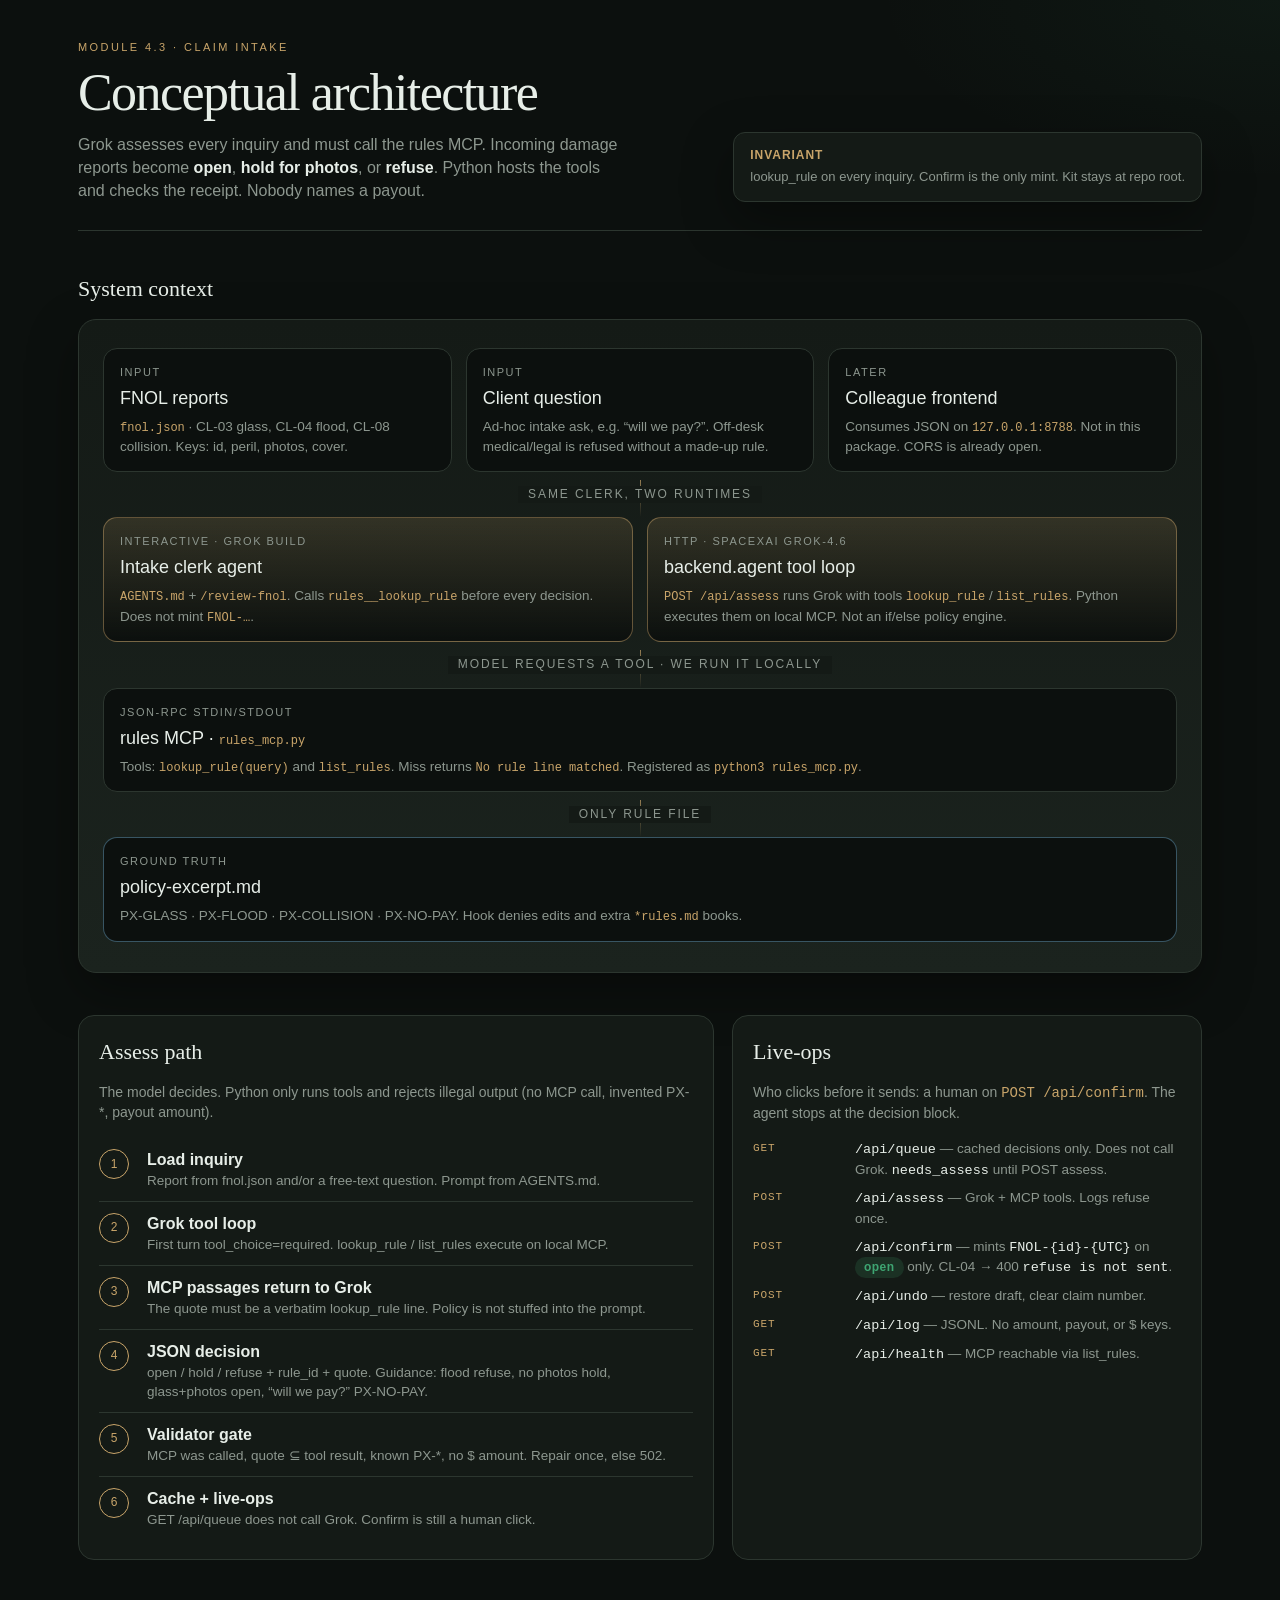
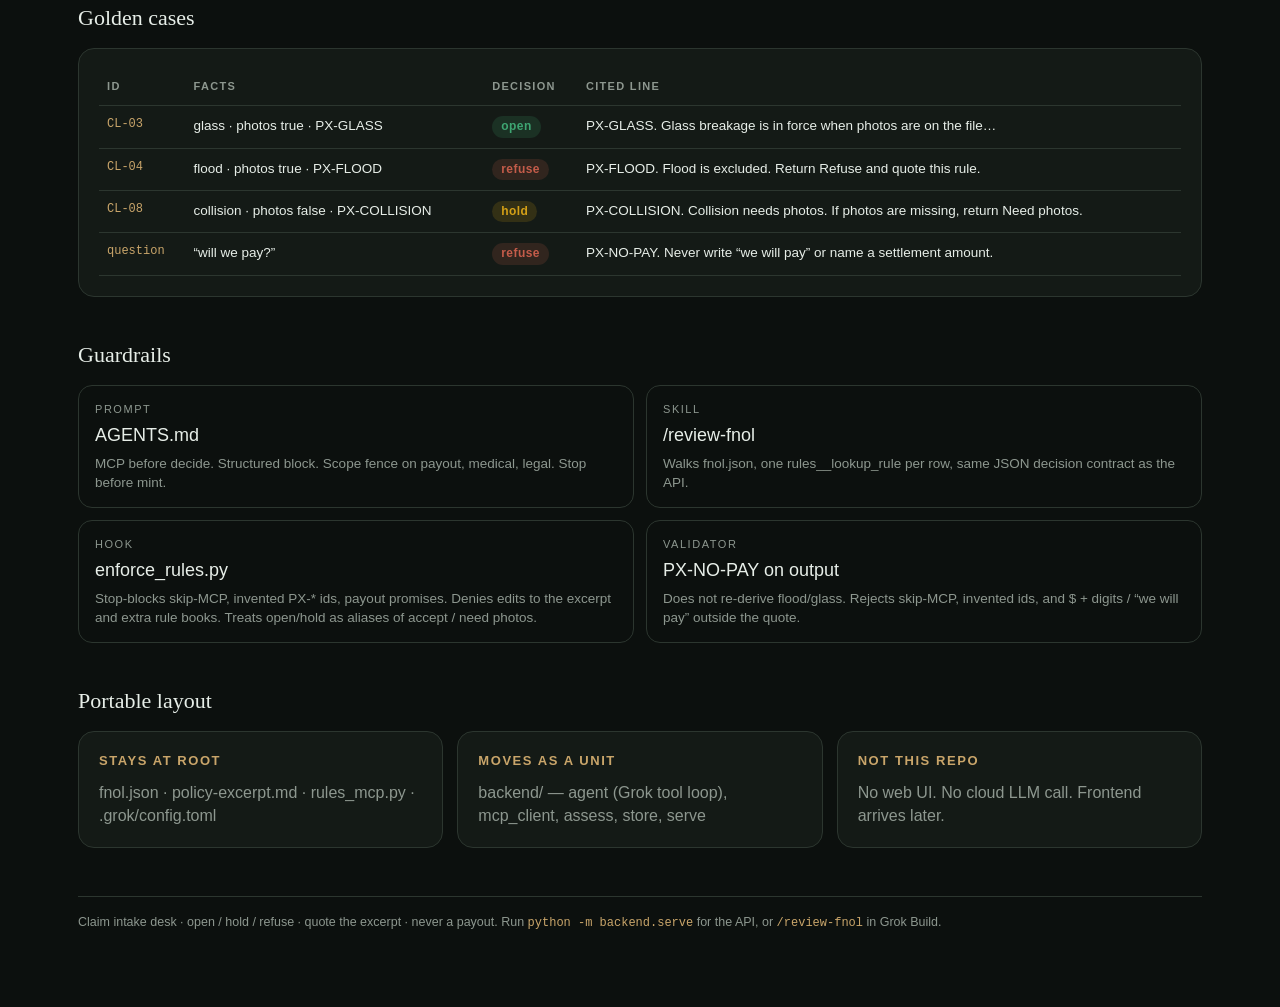
==== architecture.html @ a28f7389 "backend" ====
<!DOCTYPE html>
<html lang="en">
<head>
  <meta charset="utf-8" />
  <meta name="viewport" content="width=device-width, initial-scale=1" />
  <title>Claim intake — conceptual architecture</title>
  <style>
    :root {
      --ink: #0c100e;
      --paper: #141a16;
      --paper-2: #1b231e;
      --line: #2c362f;
      --text: #e7eee8;
      --muted: #8d978f;
      --brass: #c9a56a;
      --brass-dim: rgba(201, 165, 106, 0.16);
      --open: #3ea572;
      --hold: #d4a017;
      --refuse: #c45c4a;
      --rule: #6ea8c9;
      --shadow: 0 18px 50px rgba(0, 0, 0, 0.35);
    }

    * { box-sizing: border-box; }
    html, body { margin: 0; }
    body {
      font-family: "Segoe UI", "Helvetica Neue", sans-serif;
      background:
        radial-gradient(1200px 500px at 10% -10%, rgba(201, 165, 106, 0.08), transparent 50%),
        radial-gradient(900px 400px at 100% 0%, rgba(62, 165, 114, 0.06), transparent 45%),
        var(--ink);
      color: var(--text);
      line-height: 1.45;
    }

    .wrap { max-width: 1180px; margin: 0 auto; padding: 40px 28px 80px; }

    header.hero {
      display: grid;
      grid-template-columns: 1fr auto;
      gap: 24px;
      align-items: end;
      border-bottom: 1px solid var(--line);
      padding-bottom: 28px;
      margin-bottom: 36px;
    }
    .kicker {
      font-size: 11px;
      letter-spacing: 0.22em;
      text-transform: uppercase;
      color: var(--brass);
      margin: 0 0 10px;
    }
    h1 {
      font-family: Georgia, "Times New Roman", serif;
      font-weight: 500;
      font-size: clamp(32px, 5vw, 52px);
      letter-spacing: -0.03em;
      line-height: 1.05;
      margin: 0 0 12px;
    }
    .lede { color: var(--muted); max-width: 62ch; margin: 0; font-size: 16px; }
    .badge {
      border: 1px solid var(--line);
      background: var(--paper);
      padding: 14px 16px;
      border-radius: 12px;
      min-width: 220px;
      box-shadow: var(--shadow);
    }
    .badge b { display: block; color: var(--brass); font-size: 12px; letter-spacing: 0.08em; text-transform: uppercase; }
    .badge span { color: var(--muted); font-size: 13px; }

    h2 {
      font-family: Georgia, "Times New Roman", serif;
      font-size: 22px;
      font-weight: 500;
      margin: 0 0 14px;
    }
    h3 { font-size: 13px; letter-spacing: 0.12em; text-transform: uppercase; color: var(--brass); margin: 0 0 10px; }

    .section { margin: 42px 0; }

    .diagram {
      background: linear-gradient(180deg, var(--paper), var(--paper-2));
      border: 1px solid var(--line);
      border-radius: 18px;
      padding: 28px 24px 22px;
      box-shadow: var(--shadow);
    }

    .lane {
      display: grid;
      gap: 14px;
      margin-bottom: 8px;
    }
    .lane.clients { grid-template-columns: 1fr 1fr 1fr; }
    .lane.brains { grid-template-columns: 1fr 1fr; }
    .lane.core { grid-template-columns: 1fr; }
    .lane.rule { grid-template-columns: 1fr; }

    .card {
      background: var(--ink);
      border: 1px solid var(--line);
      border-radius: 14px;
      padding: 16px 16px 14px;
      position: relative;
    }
    .card.accent { border-color: rgba(201, 165, 106, 0.45); background: linear-gradient(180deg, var(--brass-dim), var(--ink)); }
    .card.rule { border-color: rgba(110, 168, 201, 0.45); }
    .card .who { font-size: 11px; letter-spacing: 0.14em; text-transform: uppercase; color: var(--muted); }
    .card .name { font-size: 18px; margin: 4px 0 6px; }
    .card p { margin: 0; color: var(--muted); font-size: 13.5px; }
    .card code, .mono { font-family: Consolas, "Cascadia Mono", monospace; font-size: 12px; color: var(--brass); }

    .arrow {
      display: flex;
      justify-content: center;
      color: var(--muted);
      font-size: 12px;
      letter-spacing: 0.16em;
      text-transform: uppercase;
      padding: 6px 0 14px;
      position: relative;
    }
    .arrow::before {
      content: "";
      position: absolute;
      top: 0;
      width: 1px;
      height: 100%;
      background: linear-gradient(var(--brass), transparent);
      opacity: 0.7;
    }
    .arrow span {
      background: var(--paper);
      padding: 0 10px;
      position: relative;
      z-index: 1;
    }

    .grid-2 { display: grid; grid-template-columns: 1.15fr 0.85fr; gap: 18px; }
    .grid-3 { display: grid; grid-template-columns: repeat(3, 1fr); gap: 14px; }
    .panel {
      background: var(--paper);
      border: 1px solid var(--line);
      border-radius: 16px;
      padding: 20px;
    }

    ol.flow {
      margin: 0;
      padding: 0;
      list-style: none;
      counter-reset: step;
    }
    ol.flow li {
      counter-increment: step;
      display: grid;
      grid-template-columns: 36px 1fr;
      gap: 12px;
      padding: 10px 0;
      border-bottom: 1px solid var(--line);
    }
    ol.flow li:last-child { border-bottom: 0; }
    ol.flow li::before {
      content: counter(step);
      width: 28px; height: 28px;
      border-radius: 50%;
      border: 1px solid var(--brass);
      color: var(--brass);
      display: flex; align-items: center; justify-content: center;
      font-size: 12px;
      margin-top: 1px;
    }
    ol.flow strong { color: var(--text); }
    ol.flow span { color: var(--muted); font-size: 13.5px; display: block; }

    table {
      width: 100%;
      border-collapse: collapse;
      font-size: 13.5px;
    }
    th, td { text-align: left; padding: 10px 8px; border-bottom: 1px solid var(--line); vertical-align: top; }
    th { color: var(--muted); font-weight: 600; font-size: 11px; letter-spacing: 0.12em; text-transform: uppercase; }
    .pill {
      display: inline-block;
      border-radius: 999px;
      padding: 2px 9px;
      font-size: 12px;
      font-weight: 600;
      letter-spacing: 0.04em;
    }
    .open { background: rgba(62, 165, 114, 0.16); color: var(--open); }
    .hold { background: rgba(212, 160, 23, 0.16); color: var(--hold); }
    .refuse { background: rgba(196, 92, 74, 0.16); color: var(--refuse); }

    .api {
      display: grid;
      grid-template-columns: 88px 1fr;
      gap: 8px 14px;
      font-size: 13.5px;
    }
    .verb {
      font-family: Consolas, "Cascadia Mono", monospace;
      font-size: 11px;
      letter-spacing: 0.08em;
      color: var(--brass);
      padding-top: 2px;
    }
    .api p { margin: 0; color: var(--muted); }
    .api code { color: var(--text); }

    .guard {
      display: grid;
      grid-template-columns: 1fr 1fr;
      gap: 12px;
    }
    .guard .card { min-height: 108px; }

    footer {
      margin-top: 48px;
      color: var(--muted);
      font-size: 12.5px;
      border-top: 1px solid var(--line);
      padding-top: 16px;
    }

    @media (max-width: 860px) {
      header.hero, .lane.clients, .lane.brains, .grid-2, .grid-3, .guard {
        grid-template-columns: 1fr;
      }
      .badge { min-width: 0; }
    }
  </style>
</head>
<body>
  <div class="wrap">
    <header class="hero">
      <div>
        <p class="kicker">Module 4.3 · claim intake</p>
        <h1>Conceptual architecture</h1>
        <p class="lede">Grok assesses every inquiry and must call the rules MCP. Incoming damage reports become <b style="color:var(--text); font-weight:600">open</b>, <b style="color:var(--text); font-weight:600">hold for photos</b>, or <b style="color:var(--text); font-weight:600">refuse</b>. Python hosts the tools and checks the receipt. Nobody names a payout.</p>
      </div>
      <div class="badge">
        <b>Invariant</b>
        <span>lookup_rule on every inquiry. Confirm is the only mint. Kit stays at repo root.</span>
      </div>
    </header>

    <section class="section">
      <h2>System context</h2>
      <div class="diagram">
        <div class="lane clients">
          <article class="card">
            <div class="who">Input</div>
            <div class="name">FNOL reports</div>
            <p><code>fnol.json</code> · CL-03 glass, CL-04 flood, CL-08 collision. Keys: id, peril, photos, cover.</p>
          </article>
          <article class="card">
            <div class="who">Input</div>
            <div class="name">Client question</div>
            <p>Ad-hoc intake ask, e.g. “will we pay?”. Off-desk medical/legal is refused without a made-up rule.</p>
          </article>
          <article class="card">
            <div class="who">Later</div>
            <div class="name">Colleague frontend</div>
            <p>Consumes JSON on <code>127.0.0.1:8788</code>. Not in this package. CORS is already open.</p>
          </article>
        </div>
        <div class="arrow"><span>same clerk, two runtimes</span></div>
        <div class="lane brains">
          <article class="card accent">
            <div class="who">Interactive · Grok Build</div>
            <div class="name">Intake clerk agent</div>
            <p><code>AGENTS.md</code> + <code>/review-fnol</code>. Calls <code>rules__lookup_rule</code> before every decision. Does not mint <code>FNOL-…</code>.</p>
          </article>
          <article class="card accent">
            <div class="who">HTTP · SpaceXAI grok-4.6</div>
            <div class="name">backend.agent tool loop</div>
            <p><code>POST /api/assess</code> runs Grok with tools <code>lookup_rule</code> / <code>list_rules</code>. Python executes them on local MCP. Not an if/else policy engine.</p>
          </article>
        </div>
        <div class="arrow"><span>model requests a tool · we run it locally</span></div>
        <div class="lane core">
          <article class="card">
            <div class="who">JSON-RPC stdin/stdout</div>
            <div class="name">rules MCP · <span class="mono">rules_mcp.py</span></div>
            <p>Tools: <code>lookup_rule(query)</code> and <code>list_rules</code>. Miss returns <code>No rule line matched</code>. Registered as <code>python3 rules_mcp.py</code>.</p>
          </article>
        </div>
        <div class="arrow"><span>only rule file</span></div>
        <div class="lane rule">
          <article class="card rule">
            <div class="who">Ground truth</div>
            <div class="name">policy-excerpt.md</div>
            <p>PX-GLASS · PX-FLOOD · PX-COLLISION · PX-NO-PAY. Hook denies edits and extra <code>*rules.md</code> books.</p>
          </article>
        </div>
      </div>
    </section>

    <section class="section grid-2">
      <div class="panel">
        <h2>Assess path</h2>
        <p style="color:var(--muted); margin:0 0 16px; font-size:14px;">The model decides. Python only runs tools and rejects illegal output (no MCP call, invented PX-*, payout amount).</p>
        <ol class="flow">
          <li><div><strong>Load inquiry</strong><span>Report from fnol.json and/or a free-text question. Prompt from AGENTS.md.</span></div></li>
          <li><div><strong>Grok tool loop</strong><span>First turn tool_choice=required. lookup_rule / list_rules execute on local MCP.</span></div></li>
          <li><div><strong>MCP passages return to Grok</strong><span>The quote must be a verbatim lookup_rule line. Policy is not stuffed into the prompt.</span></div></li>
          <li><div><strong>JSON decision</strong><span>open / hold / refuse + rule_id + quote. Guidance: flood refuse, no photos hold, glass+photos open, “will we pay?” PX-NO-PAY.</span></div></li>
          <li><div><strong>Validator gate</strong><span>MCP was called, quote ⊆ tool result, known PX-*, no $ amount. Repair once, else 502.</span></div></li>
          <li><div><strong>Cache + live-ops</strong><span>GET /api/queue does not call Grok. Confirm is still a human click.</span></div></li>
        </ol>
      </div>
      <div class="panel">
        <h2>Live-ops</h2>
        <p style="color:var(--muted); margin:0 0 16px; font-size:14px;">Who clicks before it sends: a human on <code style="color:var(--brass)">POST /api/confirm</code>. The agent stops at the decision block.</p>
        <div class="api">
          <div class="verb">GET</div><p><code>/api/queue</code> — cached decisions only. Does not call Grok. <code>needs_assess</code> until POST assess.</p>
          <div class="verb">POST</div><p><code>/api/assess</code> — Grok + MCP tools. Logs refuse once.</p>
          <div class="verb">POST</div><p><code>/api/confirm</code> — mints <code>FNOL-{id}-{UTC}</code> on <span class="pill open">open</span> only. CL-04 → 400 <code>refuse is not sent</code>.</p>
          <div class="verb">POST</div><p><code>/api/undo</code> — restore draft, clear claim number.</p>
          <div class="verb">GET</div><p><code>/api/log</code> — JSONL. No amount, payout, or $ keys.</p>
          <div class="verb">GET</div><p><code>/api/health</code> — MCP reachable via list_rules.</p>
        </div>
      </div>
    </section>

    <section class="section">
      <h2>Golden cases</h2>
      <div class="panel">
        <table>
          <thead>
            <tr><th>Id</th><th>Facts</th><th>Decision</th><th>Cited line</th></tr>
          </thead>
          <tbody>
            <tr>
              <td class="mono">CL-03</td>
              <td>glass · photos true · PX-GLASS</td>
              <td><span class="pill open">open</span></td>
              <td>PX-GLASS. Glass breakage is in force when photos are on the file…</td>
            </tr>
            <tr>
              <td class="mono">CL-04</td>
              <td>flood · photos true · PX-FLOOD</td>
              <td><span class="pill refuse">refuse</span></td>
              <td>PX-FLOOD. Flood is excluded. Return Refuse and quote this rule.</td>
            </tr>
            <tr>
              <td class="mono">CL-08</td>
              <td>collision · photos false · PX-COLLISION</td>
              <td><span class="pill hold">hold</span></td>
              <td>PX-COLLISION. Collision needs photos. If photos are missing, return Need photos.</td>
            </tr>
            <tr>
              <td class="mono">question</td>
              <td>“will we pay?”</td>
              <td><span class="pill refuse">refuse</span></td>
              <td>PX-NO-PAY. Never write “we will pay” or name a settlement amount.</td>
            </tr>
          </tbody>
        </table>
      </div>
    </section>

    <section class="section">
      <h2>Guardrails</h2>
      <div class="guard">
        <article class="card">
          <div class="who">Prompt</div>
          <div class="name">AGENTS.md</div>
          <p>MCP before decide. Structured block. Scope fence on payout, medical, legal. Stop before mint.</p>
        </article>
        <article class="card">
          <div class="who">Skill</div>
          <div class="name">/review-fnol</div>
          <p>Walks fnol.json, one rules__lookup_rule per row, same JSON decision contract as the API.</p>
        </article>
        <article class="card">
          <div class="who">Hook</div>
          <div class="name">enforce_rules.py</div>
          <p>Stop-blocks skip-MCP, invented PX-* ids, payout promises. Denies edits to the excerpt and extra rule books. Treats open/hold as aliases of accept / need photos.</p>
        </article>
        <article class="card">
          <div class="who">Validator</div>
          <div class="name">PX-NO-PAY on output</div>
          <p>Does not re-derive flood/glass. Rejects skip-MCP, invented ids, and $ + digits / “we will pay” outside the quote.</p>
        </article>
      </div>
    </section>

    <section class="section">
      <h2>Portable layout</h2>
      <div class="grid-3">
        <article class="panel">
          <h3>Stays at root</h3>
          <p class="lede" style="max-width:none">fnol.json · policy-excerpt.md · rules_mcp.py · .grok/config.toml</p>
        </article>
        <article class="panel">
          <h3>Moves as a unit</h3>
          <p class="lede" style="max-width:none">backend/ — agent (Grok tool loop), mcp_client, assess, store, serve</p>
        </article>
        <article class="panel">
          <h3>Not this repo</h3>
          <p class="lede" style="max-width:none">No web UI. No cloud LLM call. Frontend arrives later.</p>
        </article>
      </div>
    </section>

    <footer>
      Claim intake desk · open / hold / refuse · quote the excerpt · never a payout.
      Run <span class="mono">python -m backend.serve</span> for the API, or <span class="mono">/review-fnol</span> in Grok Build.
    </footer>
  </div>
</body>
</html>
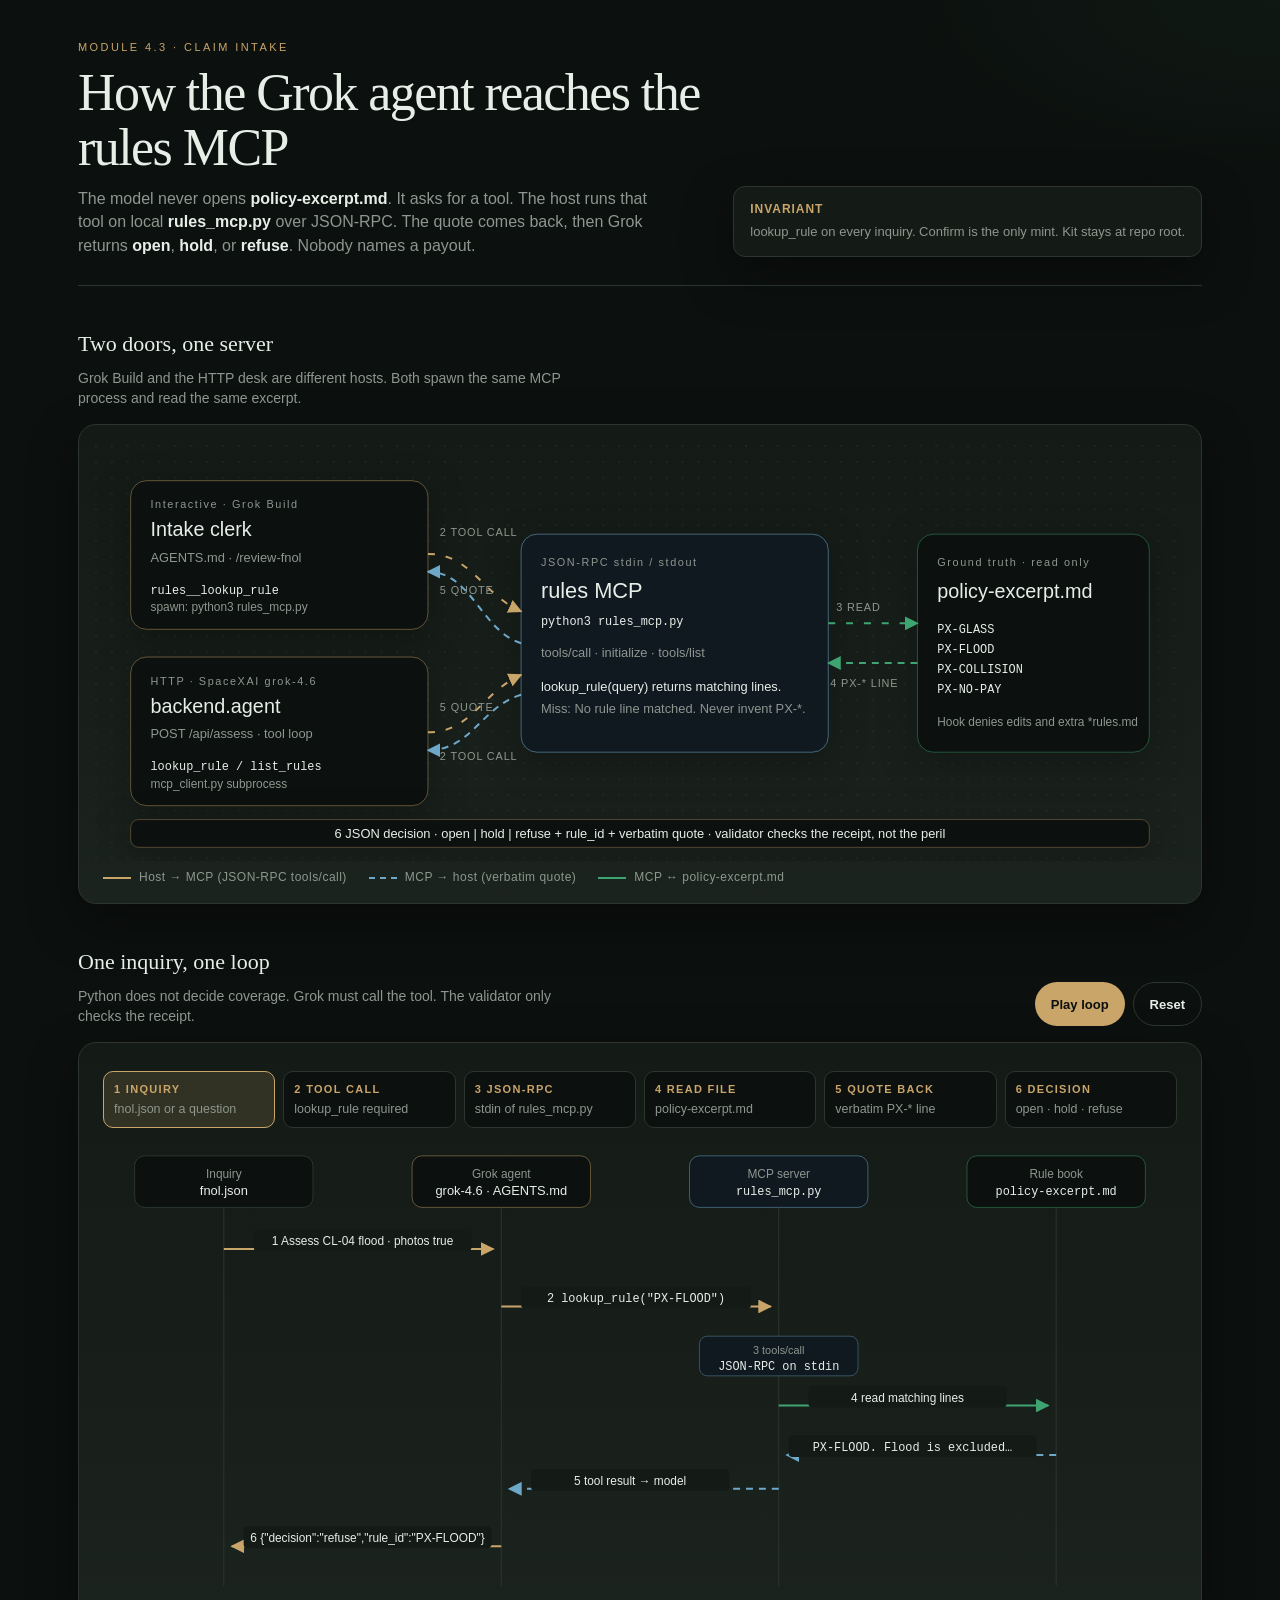
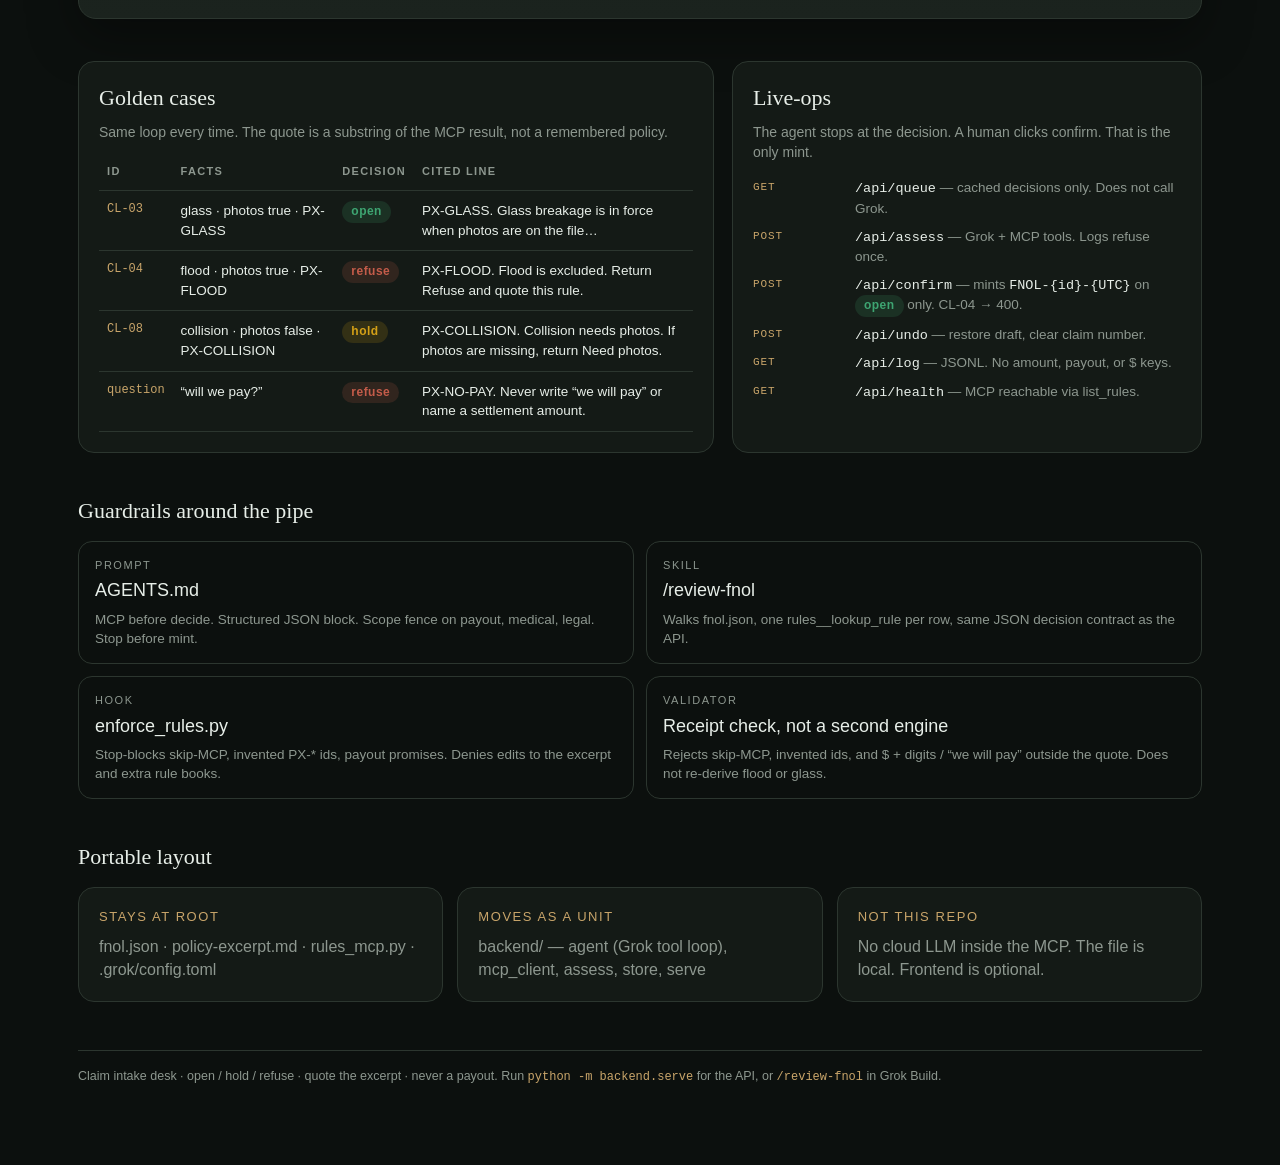
==== commit 11af7abc: "FE and BE tied" ====
--- a/architecture.html
+++ b/architecture.html
@@ -3,7 +3,7 @@
 <head>
   <meta charset="utf-8" />
   <meta name="viewport" content="width=device-width, initial-scale=1" />
-  <title>Claim intake — conceptual architecture</title>
+  <title>Claim intake — how Grok talks to the rules MCP</title>
   <style>
     :root {
       --ink: #0c100e;
@@ -18,7 +18,14 @@
       --hold: #d4a017;
       --refuse: #c45c4a;
       --rule: #6ea8c9;
+      --rule-dim: rgba(110, 168, 201, 0.16);
       --shadow: 0 18px 50px rgba(0, 0, 0, 0.35);
+      --focus: #c9a56a;
+      --motion: 180ms ease;
+    }
+
+    @media (prefers-reduced-motion: reduce) {
+      :root { --motion: 0ms; }
     }
 
     * { box-sizing: border-box; }
@@ -33,6 +40,17 @@
       line-height: 1.45;
     }
 
+    .skip {
+      position: absolute;
+      left: 12px;
+      top: -40px;
+      background: var(--brass);
+      color: var(--ink);
+      padding: 8px 12px;
+      z-index: 10;
+    }
+    .skip:focus { top: 12px; }
+
     .wrap { max-width: 1180px; margin: 0 auto; padding: 40px 28px 80px; }
 
     header.hero {
@@ -59,7 +77,8 @@
       line-height: 1.05;
       margin: 0 0 12px;
     }
-    .lede { color: var(--muted); max-width: 62ch; margin: 0; font-size: 16px; }
+    .lede { color: var(--muted); max-width: 64ch; margin: 0; font-size: 16px; }
+    .lede b { color: var(--text); font-weight: 600; }
     .badge {
       border: 1px solid var(--line);
       background: var(--paper);
@@ -75,68 +94,134 @@
       font-family: Georgia, "Times New Roman", serif;
       font-size: 22px;
       font-weight: 500;
-      margin: 0 0 14px;
-    }
-    h3 { font-size: 13px; letter-spacing: 0.12em; text-transform: uppercase; color: var(--brass); margin: 0 0 10px; }
-
+      margin: 0 0 8px;
+    }
     .section { margin: 42px 0; }
+    .section-head {
+      display: flex;
+      justify-content: space-between;
+      align-items: end;
+      gap: 16px;
+      margin-bottom: 16px;
+      flex-wrap: wrap;
+    }
+    .section-head p { margin: 0; color: var(--muted); font-size: 14px; max-width: 62ch; }
 
     .diagram {
-      background: linear-gradient(180deg, var(--paper), var(--paper-2));
+      background:
+        linear-gradient(180deg, var(--paper), var(--paper-2));
       border: 1px solid var(--line);
       border-radius: 18px;
-      padding: 28px 24px 22px;
+      padding: 20px 16px 12px;
       box-shadow: var(--shadow);
     }
-
-    .lane {
-      display: grid;
-      gap: 14px;
-      margin-bottom: 8px;
-    }
-    .lane.clients { grid-template-columns: 1fr 1fr 1fr; }
-    .lane.brains { grid-template-columns: 1fr 1fr; }
-    .lane.core { grid-template-columns: 1fr; }
-    .lane.rule { grid-template-columns: 1fr; }
-
-    .card {
-      background: var(--ink);
-      border: 1px solid var(--line);
-      border-radius: 14px;
-      padding: 16px 16px 14px;
-      position: relative;
-    }
-    .card.accent { border-color: rgba(201, 165, 106, 0.45); background: linear-gradient(180deg, var(--brass-dim), var(--ink)); }
-    .card.rule { border-color: rgba(110, 168, 201, 0.45); }
-    .card .who { font-size: 11px; letter-spacing: 0.14em; text-transform: uppercase; color: var(--muted); }
-    .card .name { font-size: 18px; margin: 4px 0 6px; }
-    .card p { margin: 0; color: var(--muted); font-size: 13.5px; }
-    .card code, .mono { font-family: Consolas, "Cascadia Mono", monospace; font-size: 12px; color: var(--brass); }
-
-    .arrow {
+    .diagram-scroll { overflow-x: auto; }
+
+    .legend {
       display: flex;
-      justify-content: center;
+      flex-wrap: wrap;
+      gap: 14px 22px;
+      padding: 8px 8px 4px;
       color: var(--muted);
       font-size: 12px;
-      letter-spacing: 0.16em;
+      letter-spacing: 0.04em;
+    }
+    .legend i {
+      display: inline-block;
+      width: 28px;
+      height: 0;
+      border-top: 2px solid var(--brass);
+      vertical-align: middle;
+      margin-right: 8px;
+    }
+    .legend i.back { border-top-style: dashed; border-top-color: var(--rule); }
+    .legend i.file { border-top-color: var(--open); }
+
+    svg.arch, svg.seq { display: block; width: 100%; height: auto; min-width: 860px; }
+    svg text { fill: var(--text); font-family: "Segoe UI", "Helvetica Neue", sans-serif; }
+    svg .muted { fill: var(--muted); }
+    svg .mono { font-family: Consolas, "Cascadia Mono", monospace; }
+
+    .node { filter: drop-shadow(0 10px 18px rgba(0, 0, 0, 0.28)); }
+    .node.is-on .plate { stroke: var(--brass); stroke-width: 2; }
+    .pipe { fill: none; stroke-width: 2; }
+    .pipe.req { stroke: var(--brass); }
+    .pipe.res { stroke: var(--rule); stroke-dasharray: 7 6; }
+    .pipe.file { stroke: var(--open); }
+    .pipe.is-on { stroke-width: 3.2; }
+    .lbl { font-size: 11px; letter-spacing: 0.08em; text-transform: uppercase; fill: var(--muted); }
+    .lbl.is-on { fill: var(--brass); }
+    svg.seq.focus-mode g[data-hop] { opacity: 0.28; }
+    svg.seq.focus-mode g[data-hop].is-on { opacity: 1; }
+
+    .march { stroke-dasharray: 7 11; }
+    @media (prefers-reduced-motion: no-preference) {
+      .march { animation: march 1.4s linear infinite; }
+      .march.res { animation-direction: reverse; }
+    }
+    @keyframes march { to { stroke-dashoffset: -36; } }
+
+    .steps {
+      display: grid;
+      grid-template-columns: repeat(6, 1fr);
+      gap: 8px;
+      padding: 8px 8px 12px;
+    }
+    .steps button {
+      appearance: none;
+      background: var(--ink);
+      color: var(--text);
+      border: 1px solid var(--line);
+      border-radius: 10px;
+      padding: 10px 10px 9px;
+      text-align: left;
+      cursor: pointer;
+      min-height: 44px;
+      font: inherit;
+    }
+    .steps button:hover { border-color: rgba(201, 165, 106, 0.45); }
+    .steps button:focus-visible {
+      outline: 2px solid var(--focus);
+      outline-offset: 2px;
+    }
+    .steps button.is-on {
+      border-color: var(--brass);
+      background: var(--brass-dim);
+    }
+    .steps b {
+      display: block;
+      font-size: 11px;
+      letter-spacing: 0.12em;
       text-transform: uppercase;
-      padding: 6px 0 14px;
-      position: relative;
-    }
-    .arrow::before {
-      content: "";
-      position: absolute;
-      top: 0;
-      width: 1px;
-      height: 100%;
-      background: linear-gradient(var(--brass), transparent);
-      opacity: 0.7;
-    }
-    .arrow span {
-      background: var(--paper);
-      padding: 0 10px;
-      position: relative;
-      z-index: 1;
+      color: var(--brass);
+      font-weight: 600;
+    }
+    .steps span { display: block; color: var(--muted); font-size: 12.5px; margin-top: 2px; }
+
+    .toolbar {
+      display: flex;
+      gap: 8px;
+      align-items: center;
+    }
+    .toolbar button {
+      appearance: none;
+      background: var(--brass);
+      color: var(--ink);
+      border: 0;
+      border-radius: 999px;
+      padding: 10px 16px;
+      font: 600 13px/1 "Segoe UI", sans-serif;
+      cursor: pointer;
+      min-height: 44px;
+    }
+    .toolbar button.ghost {
+      background: transparent;
+      color: var(--text);
+      border: 1px solid var(--line);
+    }
+    .toolbar button:focus-visible {
+      outline: 2px solid var(--focus);
+      outline-offset: 2px;
     }
 
     .grid-2 { display: grid; grid-template-columns: 1.15fr 0.85fr; gap: 18px; }
@@ -148,39 +233,7 @@
       padding: 20px;
     }
 
-    ol.flow {
-      margin: 0;
-      padding: 0;
-      list-style: none;
-      counter-reset: step;
-    }
-    ol.flow li {
-      counter-increment: step;
-      display: grid;
-      grid-template-columns: 36px 1fr;
-      gap: 12px;
-      padding: 10px 0;
-      border-bottom: 1px solid var(--line);
-    }
-    ol.flow li:last-child { border-bottom: 0; }
-    ol.flow li::before {
-      content: counter(step);
-      width: 28px; height: 28px;
-      border-radius: 50%;
-      border: 1px solid var(--brass);
-      color: var(--brass);
-      display: flex; align-items: center; justify-content: center;
-      font-size: 12px;
-      margin-top: 1px;
-    }
-    ol.flow strong { color: var(--text); }
-    ol.flow span { color: var(--muted); font-size: 13.5px; display: block; }
-
-    table {
-      width: 100%;
-      border-collapse: collapse;
-      font-size: 13.5px;
-    }
+    table { width: 100%; border-collapse: collapse; font-size: 13.5px; }
     th, td { text-align: left; padding: 10px 8px; border-bottom: 1px solid var(--line); vertical-align: top; }
     th { color: var(--muted); font-weight: 600; font-size: 11px; letter-spacing: 0.12em; text-transform: uppercase; }
     .pill {
@@ -194,6 +247,7 @@
     .open { background: rgba(62, 165, 114, 0.16); color: var(--open); }
     .hold { background: rgba(212, 160, 23, 0.16); color: var(--hold); }
     .refuse { background: rgba(196, 92, 74, 0.16); color: var(--refuse); }
+    .mono { font-family: Consolas, "Cascadia Mono", monospace; font-size: 12px; color: var(--brass); }
 
     .api {
       display: grid;
@@ -216,7 +270,15 @@
       grid-template-columns: 1fr 1fr;
       gap: 12px;
     }
-    .guard .card { min-height: 108px; }
+    .card {
+      background: var(--ink);
+      border: 1px solid var(--line);
+      border-radius: 14px;
+      padding: 16px 16px 14px;
+    }
+    .card .who { font-size: 11px; letter-spacing: 0.14em; text-transform: uppercase; color: var(--muted); }
+    .card .name { font-size: 18px; margin: 4px 0 6px; }
+    .card p { margin: 0; color: var(--muted); font-size: 13.5px; }
 
     footer {
       margin-top: 48px;
@@ -227,7 +289,7 @@
     }
 
     @media (max-width: 860px) {
-      header.hero, .lane.clients, .lane.brains, .grid-2, .grid-3, .guard {
+      header.hero, .grid-2, .grid-3, .guard, .steps {
         grid-template-columns: 1fr;
       }
       .badge { min-width: 0; }
@@ -235,12 +297,13 @@
   </style>
 </head>
 <body>
+  <a class="skip" href="#diagram">Skip to diagram</a>
   <div class="wrap">
     <header class="hero">
       <div>
         <p class="kicker">Module 4.3 · claim intake</p>
-        <h1>Conceptual architecture</h1>
-        <p class="lede">Grok assesses every inquiry and must call the rules MCP. Incoming damage reports become <b style="color:var(--text); font-weight:600">open</b>, <b style="color:var(--text); font-weight:600">hold for photos</b>, or <b style="color:var(--text); font-weight:600">refuse</b>. Python hosts the tools and checks the receipt. Nobody names a payout.</p>
+        <h1>How the Grok agent reaches the rules MCP</h1>
+        <p class="lede">The model never opens <b>policy-excerpt.md</b>. It asks for a tool. The host runs that tool on local <b>rules_mcp.py</b> over JSON-RPC. The quote comes back, then Grok returns <b>open</b>, <b>hold</b>, or <b>refuse</b>. Nobody names a payout.</p>
       </div>
       <div class="badge">
         <b>Invariant</b>
@@ -248,88 +311,221 @@
       </div>
     </header>
 
-    <section class="section">
-      <h2>System context</h2>
+    <section class="section" id="diagram">
+      <div class="section-head">
+        <div>
+          <h2>Two doors, one server</h2>
+          <p>Grok Build and the HTTP desk are different hosts. Both spawn the same MCP process and read the same excerpt.</p>
+        </div>
+      </div>
       <div class="diagram">
-        <div class="lane clients">
-          <article class="card">
-            <div class="who">Input</div>
-            <div class="name">FNOL reports</div>
-            <p><code>fnol.json</code> · CL-03 glass, CL-04 flood, CL-08 collision. Keys: id, peril, photos, cover.</p>
-          </article>
-          <article class="card">
-            <div class="who">Input</div>
-            <div class="name">Client question</div>
-            <p>Ad-hoc intake ask, e.g. “will we pay?”. Off-desk medical/legal is refused without a made-up rule.</p>
-          </article>
-          <article class="card">
-            <div class="who">Later</div>
-            <div class="name">Colleague frontend</div>
-            <p>Consumes JSON on <code>127.0.0.1:8788</code>. Not in this package. CORS is already open.</p>
-          </article>
-        </div>
-        <div class="arrow"><span>same clerk, two runtimes</span></div>
-        <div class="lane brains">
-          <article class="card accent">
-            <div class="who">Interactive · Grok Build</div>
-            <div class="name">Intake clerk agent</div>
-            <p><code>AGENTS.md</code> + <code>/review-fnol</code>. Calls <code>rules__lookup_rule</code> before every decision. Does not mint <code>FNOL-…</code>.</p>
-          </article>
-          <article class="card accent">
-            <div class="who">HTTP · SpaceXAI grok-4.6</div>
-            <div class="name">backend.agent tool loop</div>
-            <p><code>POST /api/assess</code> runs Grok with tools <code>lookup_rule</code> / <code>list_rules</code>. Python executes them on local MCP. Not an if/else policy engine.</p>
-          </article>
-        </div>
-        <div class="arrow"><span>model requests a tool · we run it locally</span></div>
-        <div class="lane core">
-          <article class="card">
-            <div class="who">JSON-RPC stdin/stdout</div>
-            <div class="name">rules MCP · <span class="mono">rules_mcp.py</span></div>
-            <p>Tools: <code>lookup_rule(query)</code> and <code>list_rules</code>. Miss returns <code>No rule line matched</code>. Registered as <code>python3 rules_mcp.py</code>.</p>
-          </article>
-        </div>
-        <div class="arrow"><span>only rule file</span></div>
-        <div class="lane rule">
-          <article class="card rule">
-            <div class="who">Ground truth</div>
-            <div class="name">policy-excerpt.md</div>
-            <p>PX-GLASS · PX-FLOOD · PX-COLLISION · PX-NO-PAY. Hook denies edits and extra <code>*rules.md</code> books.</p>
-          </article>
+        <div class="diagram-scroll">
+          <svg class="arch" viewBox="0 0 1100 420" role="img" aria-labelledby="arch-title arch-desc">
+            <title id="arch-title">Grok agent connected to the rules MCP</title>
+            <desc id="arch-desc">
+              Two hosts call one MCP server. Grok Build exposes rules__lookup_rule.
+              POST /api/assess exposes lookup_rule. Both send JSON-RPC tools/call
+              to python3 rules_mcp.py, which reads policy-excerpt.md and returns a PX-* line.
+            </desc>
+            <defs>
+              <marker id="arr-brass" viewBox="0 0 10 10" refX="9" refY="5" markerWidth="7" markerHeight="7" orient="auto">
+                <path d="M0 0 L10 5 L0 10 z" fill="#c9a56a" />
+              </marker>
+              <marker id="arr-rule" viewBox="0 0 10 10" refX="9" refY="5" markerWidth="7" markerHeight="7" orient="auto">
+                <path d="M0 0 L10 5 L0 10 z" fill="#6ea8c9" />
+              </marker>
+              <marker id="arr-open" viewBox="0 0 10 10" refX="9" refY="5" markerWidth="7" markerHeight="7" orient="auto">
+                <path d="M0 0 L10 5 L0 10 z" fill="#3ea572" />
+              </marker>
+              <pattern id="dots" width="16" height="16" patternUnits="userSpaceOnUse">
+                <circle cx="1" cy="1" r="1" fill="#2c362f" />
+              </pattern>
+            </defs>
+            <rect x="0" y="0" width="1100" height="420" fill="url(#dots)" opacity="0.55" />
+
+            <!-- Hosts -->
+            <g class="node" data-hop="h1">
+              <rect class="plate" x="36" y="36" width="300" height="150" rx="16" fill="#0c100e" stroke="#c9a56a" stroke-opacity="0.45" />
+              <text x="56" y="64" class="muted" font-size="11" letter-spacing="1.6">Interactive · Grok Build</text>
+              <text x="56" y="92" font-size="20">Intake clerk</text>
+              <text x="56" y="118" class="muted" font-size="13">AGENTS.md  ·  /review-fnol</text>
+              <text x="56" y="150" class="mono" font-size="12" fill="#c9a56a">rules__lookup_rule</text>
+              <text x="56" y="168" class="muted" font-size="12">spawn: python3 rules_mcp.py</text>
+            </g>
+            <g class="node" data-hop="h1">
+              <rect class="plate" x="36" y="214" width="300" height="150" rx="16" fill="#0c100e" stroke="#c9a56a" stroke-opacity="0.45" />
+              <text x="56" y="242" class="muted" font-size="11" letter-spacing="1.6">HTTP · SpaceXAI grok-4.6</text>
+              <text x="56" y="270" font-size="20">backend.agent</text>
+              <text x="56" y="296" class="muted" font-size="13">POST /api/assess  ·  tool loop</text>
+              <text x="56" y="328" class="mono" font-size="12" fill="#c9a56a">lookup_rule / list_rules</text>
+              <text x="56" y="346" class="muted" font-size="12">mcp_client.py subprocess</text>
+            </g>
+
+            <!-- MCP -->
+            <g class="node" data-hop="h3">
+              <rect class="plate" x="430" y="90" width="310" height="220" rx="16" fill="#101820" stroke="#6ea8c9" stroke-opacity="0.55" />
+              <text x="450" y="122" class="muted" font-size="11" letter-spacing="1.6">JSON-RPC stdin / stdout</text>
+              <text x="450" y="154" font-size="22">rules MCP</text>
+              <text x="450" y="182" class="mono" font-size="13" fill="#6ea8c9">python3 rules_mcp.py</text>
+              <text x="450" y="214" class="muted" font-size="13">tools/call  ·  initialize  ·  tools/list</text>
+              <text x="450" y="248" font-size="13">lookup_rule(query) returns matching lines.</text>
+              <text x="450" y="270" class="muted" font-size="13">Miss: No rule line matched. Never invent PX-*.</text>
+            </g>
+
+            <!-- File -->
+            <g class="node" data-hop="h4">
+              <rect class="plate" x="830" y="90" width="234" height="220" rx="16" fill="#0c100e" stroke="#3ea572" stroke-opacity="0.45" />
+              <text x="850" y="122" class="muted" font-size="11" letter-spacing="1.6">Ground truth · read only</text>
+              <text x="850" y="154" font-size="20">policy-excerpt.md</text>
+              <text x="850" y="190" class="mono" font-size="12" fill="#3ea572">PX-GLASS</text>
+              <text x="850" y="210" class="mono" font-size="12" fill="#c45c4a">PX-FLOOD</text>
+              <text x="850" y="230" class="mono" font-size="12" fill="#d4a017">PX-COLLISION</text>
+              <text x="850" y="250" class="mono" font-size="12" fill="#c9a56a">PX-NO-PAY</text>
+              <text x="850" y="284" class="muted" font-size="12">Hook denies edits and extra *rules.md</text>
+            </g>
+
+            <!-- Request pipes -->
+            <path class="pipe req march" data-hop="h2" d="M336 110 C380 110, 390 150, 430 168" marker-end="url(#arr-brass)" />
+            <path class="pipe req march" data-hop="h2" d="M336 290 C380 290, 390 250, 430 232" marker-end="url(#arr-brass)" />
+            <path class="pipe file march" data-hop="h4" d="M740 180 H830" marker-end="url(#arr-open)" />
+            <!-- Return pipes -->
+            <path class="pipe file march res" data-hop="h5" d="M830 220 H740" marker-end="url(#arr-open)" />
+            <path class="pipe res march" data-hop="h5" d="M430 200 C390 188, 380 128, 336 128" marker-end="url(#arr-rule)" />
+            <path class="pipe res march" data-hop="h5" d="M430 252 C390 264, 380 308, 336 308" marker-end="url(#arr-rule)" />
+
+            <text class="lbl" data-hop="h2" x="348" y="92">2  tool call</text>
+            <text class="lbl" data-hop="h2" x="348" y="318">2  tool call</text>
+            <text class="lbl" data-hop="h4" x="748" y="168">3  read</text>
+            <text class="lbl" data-hop="h5" x="742" y="244">4  PX-* line</text>
+            <text class="lbl" data-hop="h5" x="348" y="150">5  quote</text>
+            <text class="lbl" data-hop="h5" x="348" y="268">5  quote</text>
+
+            <g class="node" data-hop="h6">
+              <rect class="plate" x="36" y="378" width="1028" height="28" rx="8" fill="#0c100e" stroke="#c9a56a" stroke-opacity="0.35" />
+              <text x="550" y="397" text-anchor="middle" font-size="13">6  JSON decision  ·  open | hold | refuse  +  rule_id  +  verbatim quote  ·  validator checks the receipt, not the peril</text>
+            </g>
+          </svg>
+        </div>
+        <div class="legend">
+          <span><i></i>Host → MCP (JSON-RPC tools/call)</span>
+          <span><i class="back"></i>MCP → host (verbatim quote)</span>
+          <span><i class="file"></i>MCP ↔ policy-excerpt.md</span>
+        </div>
+      </div>
+    </section>
+
+    <section class="section" id="loop">
+      <div class="section-head">
+        <div>
+          <h2>One inquiry, one loop</h2>
+          <p>Python does not decide coverage. Grok must call the tool. The validator only checks the receipt.</p>
+        </div>
+        <div class="toolbar">
+          <button type="button" id="play-loop">Play loop</button>
+          <button type="button" class="ghost" id="reset-loop">Reset</button>
+        </div>
+      </div>
+      <div class="diagram">
+        <div class="steps" role="tablist" aria-label="Agent loop steps">
+          <button type="button" data-step="h1" class="is-on"><b>1 Inquiry</b><span>fnol.json or a question</span></button>
+          <button type="button" data-step="h2"><b>2 Tool call</b><span>lookup_rule required</span></button>
+          <button type="button" data-step="h3"><b>3 JSON-RPC</b><span>stdin of rules_mcp.py</span></button>
+          <button type="button" data-step="h4"><b>4 Read file</b><span>policy-excerpt.md</span></button>
+          <button type="button" data-step="h5"><b>5 Quote back</b><span>verbatim PX-* line</span></button>
+          <button type="button" data-step="h6"><b>6 Decision</b><span>open · hold · refuse</span></button>
+        </div>
+        <div class="diagram-scroll">
+          <svg class="seq" viewBox="0 0 1100 470" role="img" aria-labelledby="seq-title seq-desc">
+            <title id="seq-title">Sequence of a Grok tool loop against the rules MCP</title>
+            <desc id="seq-desc">
+              Inquiry reaches Grok. Grok emits lookup_rule. The host writes tools/call
+              to rules_mcp.py. The server reads policy-excerpt.md, returns a PX-* line,
+              and Grok answers with a JSON decision. A validator rejects skip-MCP,
+              invented ids, and payout amounts.
+            </desc>
+            <defs>
+              <marker id="s-arr" viewBox="0 0 10 10" refX="9" refY="5" markerWidth="7" markerHeight="7" orient="auto">
+                <path d="M0 0 L10 5 L0 10 z" fill="#c9a56a" />
+              </marker>
+              <marker id="s-arr-rule" viewBox="0 0 10 10" refX="9" refY="5" markerWidth="7" markerHeight="7" orient="auto">
+                <path d="M0 0 L10 5 L0 10 z" fill="#6ea8c9" />
+              </marker>
+              <marker id="s-arr-open" viewBox="0 0 10 10" refX="9" refY="5" markerWidth="7" markerHeight="7" orient="auto">
+                <path d="M0 0 L10 5 L0 10 z" fill="#3ea572" />
+              </marker>
+            </defs>
+
+            <!-- Actors -->
+            <g>
+              <rect x="40" y="16" width="180" height="52" rx="10" fill="#0c100e" stroke="#2c362f" />
+              <text x="130" y="38" text-anchor="middle" font-size="12" class="muted">Inquiry</text>
+              <text x="130" y="56" text-anchor="middle" font-size="13">fnol.json</text>
+              <line x1="130" y1="68" x2="130" y2="450" stroke="#2c362f" />
+
+              <rect x="320" y="16" width="180" height="52" rx="10" fill="#0c100e" stroke="#c9a56a" stroke-opacity="0.45" />
+              <text x="410" y="38" text-anchor="middle" font-size="12" class="muted">Grok agent</text>
+              <text x="410" y="56" text-anchor="middle" font-size="13">grok-4.6 · AGENTS.md</text>
+              <line x1="410" y1="68" x2="410" y2="450" stroke="#2c362f" />
+
+              <rect x="600" y="16" width="180" height="52" rx="10" fill="#101820" stroke="#6ea8c9" stroke-opacity="0.5" />
+              <text x="690" y="38" text-anchor="middle" font-size="12" class="muted">MCP server</text>
+              <text x="690" y="56" text-anchor="middle" class="mono" font-size="12" fill="#6ea8c9">rules_mcp.py</text>
+              <line x1="690" y1="68" x2="690" y2="450" stroke="#2c362f" />
+
+              <rect x="880" y="16" width="180" height="52" rx="10" fill="#0c100e" stroke="#3ea572" stroke-opacity="0.45" />
+              <text x="970" y="38" text-anchor="middle" font-size="12" class="muted">Rule book</text>
+              <text x="970" y="56" text-anchor="middle" class="mono" font-size="12" fill="#3ea572">policy-excerpt.md</text>
+              <line x1="970" y1="68" x2="970" y2="450" stroke="#2c362f" />
+            </g>
+
+            <!-- 1 inquiry -->
+            <g data-hop="h1" class="is-on">
+              <line class="pipe req" x1="130" y1="110" x2="402" y2="110" marker-end="url(#s-arr)" />
+              <rect x="160" y="90" width="220" height="22" rx="4" fill="#141a16" />
+              <text x="270" y="106" text-anchor="middle" font-size="12">1  Assess CL-04 flood · photos true</text>
+            </g>
+            <!-- 2 tool call -->
+            <g data-hop="h2">
+              <line class="pipe req" x1="410" y1="168" x2="682" y2="168" marker-end="url(#s-arr)" />
+              <rect x="430" y="148" width="232" height="22" rx="4" fill="#141a16" />
+              <text x="546" y="164" text-anchor="middle" class="mono" font-size="12" fill="#c9a56a">2  lookup_rule("PX-FLOOD")</text>
+            </g>
+            <!-- 3 json-rpc -->
+            <g data-hop="h3">
+              <rect x="610" y="198" width="160" height="40" rx="8" fill="#101820" stroke="#6ea8c9" stroke-opacity="0.4" />
+              <text x="690" y="216" text-anchor="middle" font-size="11" class="muted">3  tools/call</text>
+              <text x="690" y="232" text-anchor="middle" class="mono" font-size="11" fill="#6ea8c9">JSON-RPC on stdin</text>
+            </g>
+            <!-- 4 read -->
+            <g data-hop="h4">
+              <line class="pipe file" x1="690" y1="268" x2="962" y2="268" marker-end="url(#s-arr-open)" />
+              <rect x="720" y="248" width="200" height="22" rx="4" fill="#141a16" />
+              <text x="820" y="264" text-anchor="middle" font-size="12">4  read matching lines</text>
+            </g>
+            <!-- 5 quote -->
+            <g data-hop="h5">
+              <line class="pipe res" x1="970" y1="318" x2="698" y2="318" marker-end="url(#s-arr-rule)" />
+              <line class="pipe res" x1="690" y1="352" x2="418" y2="352" marker-end="url(#s-arr-rule)" />
+              <rect x="700" y="298" width="250" height="22" rx="4" fill="#141a16" />
+              <text x="825" y="314" text-anchor="middle" class="mono" font-size="12" fill="#6ea8c9">PX-FLOOD. Flood is excluded…</text>
+              <rect x="440" y="332" width="200" height="22" rx="4" fill="#141a16" />
+              <text x="540" y="348" text-anchor="middle" font-size="12">5  tool result → model</text>
+            </g>
+            <!-- 6 decision -->
+            <g data-hop="h6">
+              <line class="pipe req" x1="410" y1="410" x2="138" y2="410" marker-end="url(#s-arr)" />
+              <rect x="150" y="390" width="250" height="22" rx="4" fill="#141a16" />
+              <text x="275" y="406" text-anchor="middle" font-size="12">6  {"decision":"refuse","rule_id":"PX-FLOOD"}</text>
+            </g>
+          </svg>
         </div>
       </div>
     </section>
 
     <section class="section grid-2">
       <div class="panel">
-        <h2>Assess path</h2>
-        <p style="color:var(--muted); margin:0 0 16px; font-size:14px;">The model decides. Python only runs tools and rejects illegal output (no MCP call, invented PX-*, payout amount).</p>
-        <ol class="flow">
-          <li><div><strong>Load inquiry</strong><span>Report from fnol.json and/or a free-text question. Prompt from AGENTS.md.</span></div></li>
-          <li><div><strong>Grok tool loop</strong><span>First turn tool_choice=required. lookup_rule / list_rules execute on local MCP.</span></div></li>
-          <li><div><strong>MCP passages return to Grok</strong><span>The quote must be a verbatim lookup_rule line. Policy is not stuffed into the prompt.</span></div></li>
-          <li><div><strong>JSON decision</strong><span>open / hold / refuse + rule_id + quote. Guidance: flood refuse, no photos hold, glass+photos open, “will we pay?” PX-NO-PAY.</span></div></li>
-          <li><div><strong>Validator gate</strong><span>MCP was called, quote ⊆ tool result, known PX-*, no $ amount. Repair once, else 502.</span></div></li>
-          <li><div><strong>Cache + live-ops</strong><span>GET /api/queue does not call Grok. Confirm is still a human click.</span></div></li>
-        </ol>
-      </div>
-      <div class="panel">
-        <h2>Live-ops</h2>
-        <p style="color:var(--muted); margin:0 0 16px; font-size:14px;">Who clicks before it sends: a human on <code style="color:var(--brass)">POST /api/confirm</code>. The agent stops at the decision block.</p>
-        <div class="api">
-          <div class="verb">GET</div><p><code>/api/queue</code> — cached decisions only. Does not call Grok. <code>needs_assess</code> until POST assess.</p>
-          <div class="verb">POST</div><p><code>/api/assess</code> — Grok + MCP tools. Logs refuse once.</p>
-          <div class="verb">POST</div><p><code>/api/confirm</code> — mints <code>FNOL-{id}-{UTC}</code> on <span class="pill open">open</span> only. CL-04 → 400 <code>refuse is not sent</code>.</p>
-          <div class="verb">POST</div><p><code>/api/undo</code> — restore draft, clear claim number.</p>
-          <div class="verb">GET</div><p><code>/api/log</code> — JSONL. No amount, payout, or $ keys.</p>
-          <div class="verb">GET</div><p><code>/api/health</code> — MCP reachable via list_rules.</p>
-        </div>
-      </div>
-    </section>
-
-    <section class="section">
-      <h2>Golden cases</h2>
-      <div class="panel">
+        <h2>Golden cases</h2>
+        <p style="color:var(--muted); margin:0 0 12px; font-size:14px;">Same loop every time. The quote is a substring of the MCP result, not a remembered policy.</p>
         <table>
           <thead>
             <tr><th>Id</th><th>Facts</th><th>Decision</th><th>Cited line</th></tr>
@@ -362,15 +558,27 @@
           </tbody>
         </table>
       </div>
+      <div class="panel">
+        <h2>Live-ops</h2>
+        <p style="color:var(--muted); margin:0 0 16px; font-size:14px;">The agent stops at the decision. A human clicks confirm. That is the only mint.</p>
+        <div class="api">
+          <div class="verb">GET</div><p><code>/api/queue</code> — cached decisions only. Does not call Grok.</p>
+          <div class="verb">POST</div><p><code>/api/assess</code> — Grok + MCP tools. Logs refuse once.</p>
+          <div class="verb">POST</div><p><code>/api/confirm</code> — mints <code>FNOL-{id}-{UTC}</code> on <span class="pill open">open</span> only. CL-04 → 400.</p>
+          <div class="verb">POST</div><p><code>/api/undo</code> — restore draft, clear claim number.</p>
+          <div class="verb">GET</div><p><code>/api/log</code> — JSONL. No amount, payout, or $ keys.</p>
+          <div class="verb">GET</div><p><code>/api/health</code> — MCP reachable via list_rules.</p>
+        </div>
+      </div>
     </section>
 
     <section class="section">
-      <h2>Guardrails</h2>
-      <div class="guard">
+      <h2>Guardrails around the pipe</h2>
+      <div class="guard" style="margin-top:14px">
         <article class="card">
           <div class="who">Prompt</div>
           <div class="name">AGENTS.md</div>
-          <p>MCP before decide. Structured block. Scope fence on payout, medical, legal. Stop before mint.</p>
+          <p>MCP before decide. Structured JSON block. Scope fence on payout, medical, legal. Stop before mint.</p>
         </article>
         <article class="card">
           <div class="who">Skill</div>
@@ -380,30 +588,30 @@
         <article class="card">
           <div class="who">Hook</div>
           <div class="name">enforce_rules.py</div>
-          <p>Stop-blocks skip-MCP, invented PX-* ids, payout promises. Denies edits to the excerpt and extra rule books. Treats open/hold as aliases of accept / need photos.</p>
+          <p>Stop-blocks skip-MCP, invented PX-* ids, payout promises. Denies edits to the excerpt and extra rule books.</p>
         </article>
         <article class="card">
           <div class="who">Validator</div>
-          <div class="name">PX-NO-PAY on output</div>
-          <p>Does not re-derive flood/glass. Rejects skip-MCP, invented ids, and $ + digits / “we will pay” outside the quote.</p>
+          <div class="name">Receipt check, not a second engine</div>
+          <p>Rejects skip-MCP, invented ids, and $ + digits / “we will pay” outside the quote. Does not re-derive flood or glass.</p>
         </article>
       </div>
     </section>
 
     <section class="section">
       <h2>Portable layout</h2>
-      <div class="grid-3">
+      <div class="grid-3" style="margin-top:14px">
         <article class="panel">
-          <h3>Stays at root</h3>
+          <h2 style="font-size:13px; letter-spacing:0.12em; text-transform:uppercase; color:var(--brass); font-family:inherit;">Stays at root</h2>
           <p class="lede" style="max-width:none">fnol.json · policy-excerpt.md · rules_mcp.py · .grok/config.toml</p>
         </article>
         <article class="panel">
-          <h3>Moves as a unit</h3>
+          <h2 style="font-size:13px; letter-spacing:0.12em; text-transform:uppercase; color:var(--brass); font-family:inherit;">Moves as a unit</h2>
           <p class="lede" style="max-width:none">backend/ — agent (Grok tool loop), mcp_client, assess, store, serve</p>
         </article>
         <article class="panel">
-          <h3>Not this repo</h3>
-          <p class="lede" style="max-width:none">No web UI. No cloud LLM call. Frontend arrives later.</p>
+          <h2 style="font-size:13px; letter-spacing:0.12em; text-transform:uppercase; color:var(--brass); font-family:inherit;">Not this repo</h2>
+          <p class="lede" style="max-width:none">No cloud LLM inside the MCP. The file is local. Frontend is optional.</p>
         </article>
       </div>
     </section>
@@ -413,5 +621,53 @@
       Run <span class="mono">python -m backend.serve</span> for the API, or <span class="mono">/review-fnol</span> in Grok Build.
     </footer>
   </div>
+
+  <script>
+    (function () {
+      const hops = ["h1", "h2", "h3", "h4", "h5", "h6"];
+      const nodes = () => document.querySelectorAll("[data-hop], [data-step]");
+      let timer = 0;
+      let index = 0;
+
+      function paint(id, focus) {
+        document.querySelector("svg.seq").classList.toggle("focus-mode", focus !== false);
+        nodes().forEach(function (el) {
+          const mine = el.getAttribute("data-hop") === id || el.getAttribute("data-step") === id;
+          el.classList.toggle("is-on", mine);
+        });
+      }
+
+      function stop() {
+        if (timer) window.clearInterval(timer);
+        timer = 0;
+      }
+
+      document.querySelectorAll("[data-step]").forEach(function (btn) {
+        btn.addEventListener("click", function () {
+          stop();
+          paint(btn.getAttribute("data-step"));
+        });
+      });
+
+      document.getElementById("play-loop").addEventListener("click", function () {
+        stop();
+        index = 0;
+        paint(hops[0]);
+        timer = window.setInterval(function () {
+          index += 1;
+          if (index >= hops.length) {
+            stop();
+            return;
+          }
+          paint(hops[index]);
+        }, 900);
+      });
+
+      document.getElementById("reset-loop").addEventListener("click", function () {
+        stop();
+        paint("h1", false);
+      });
+    })();
+  </script>
 </body>
 </html>
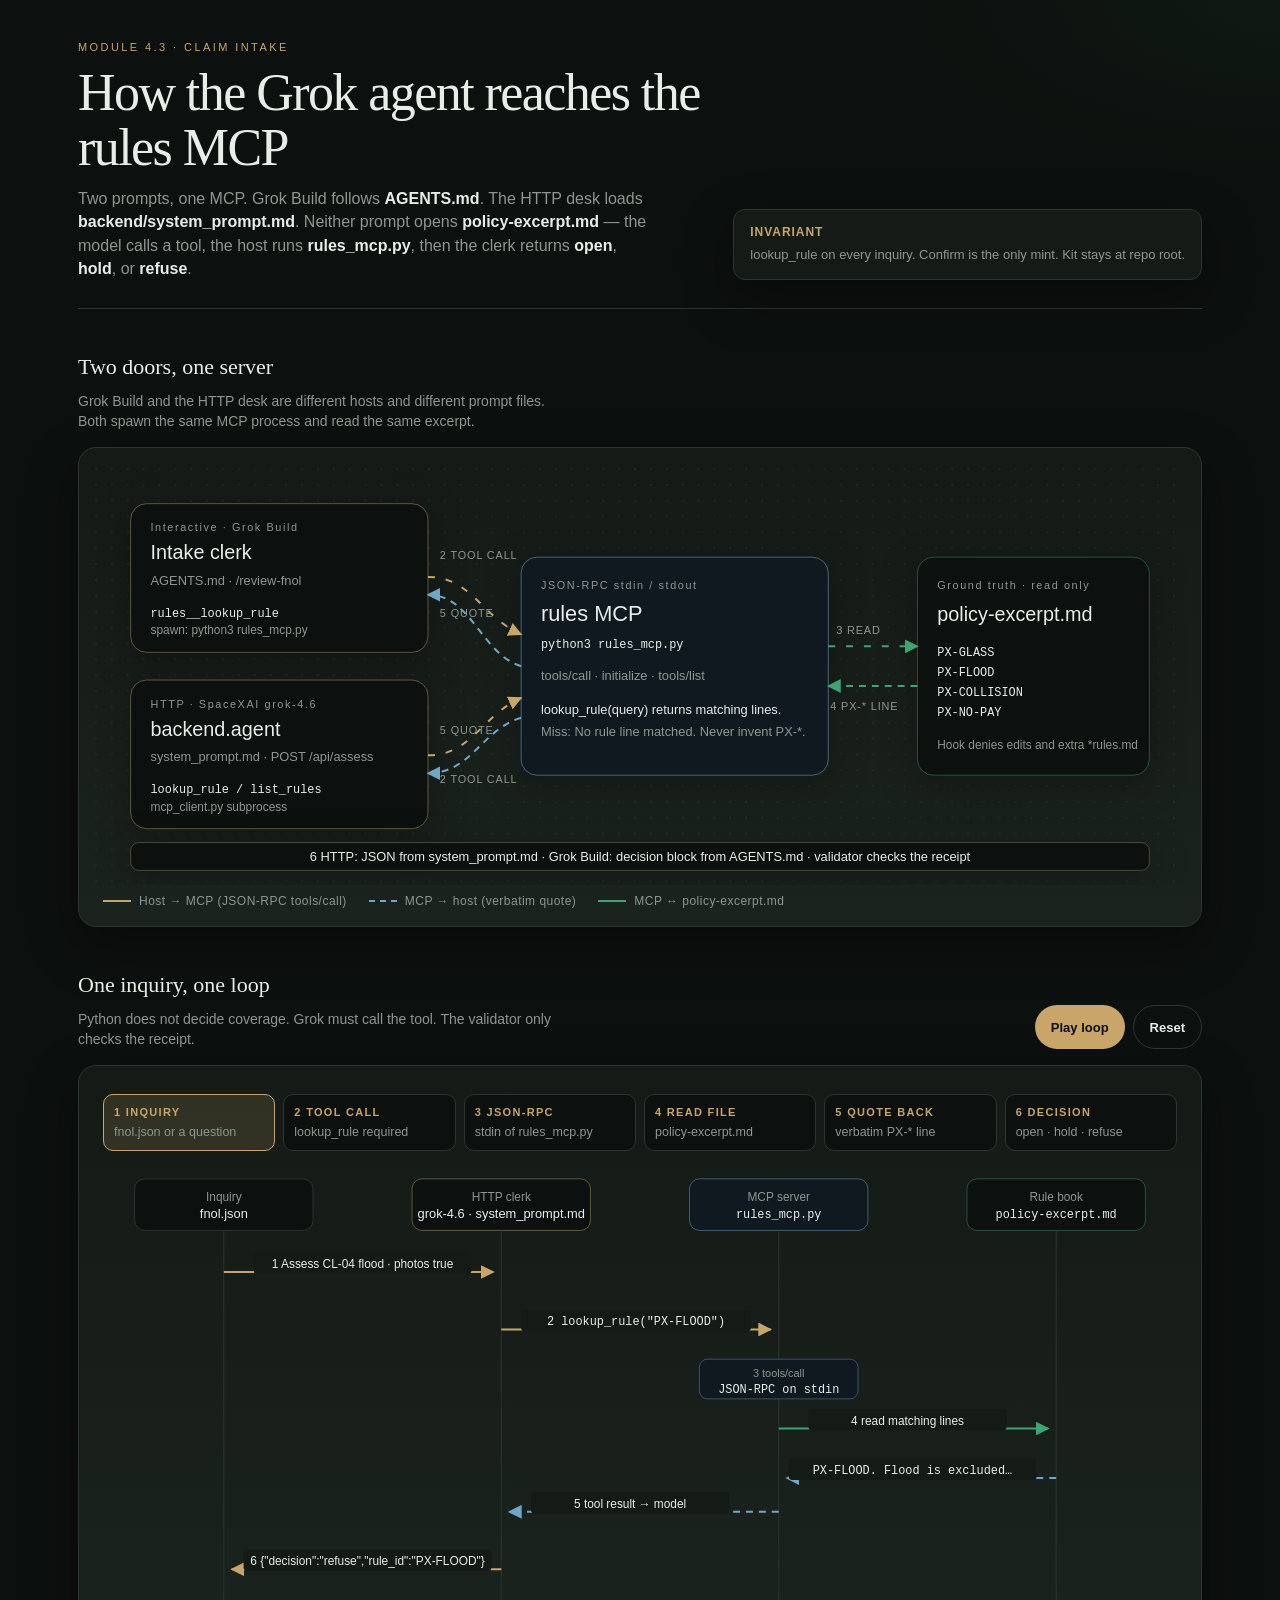
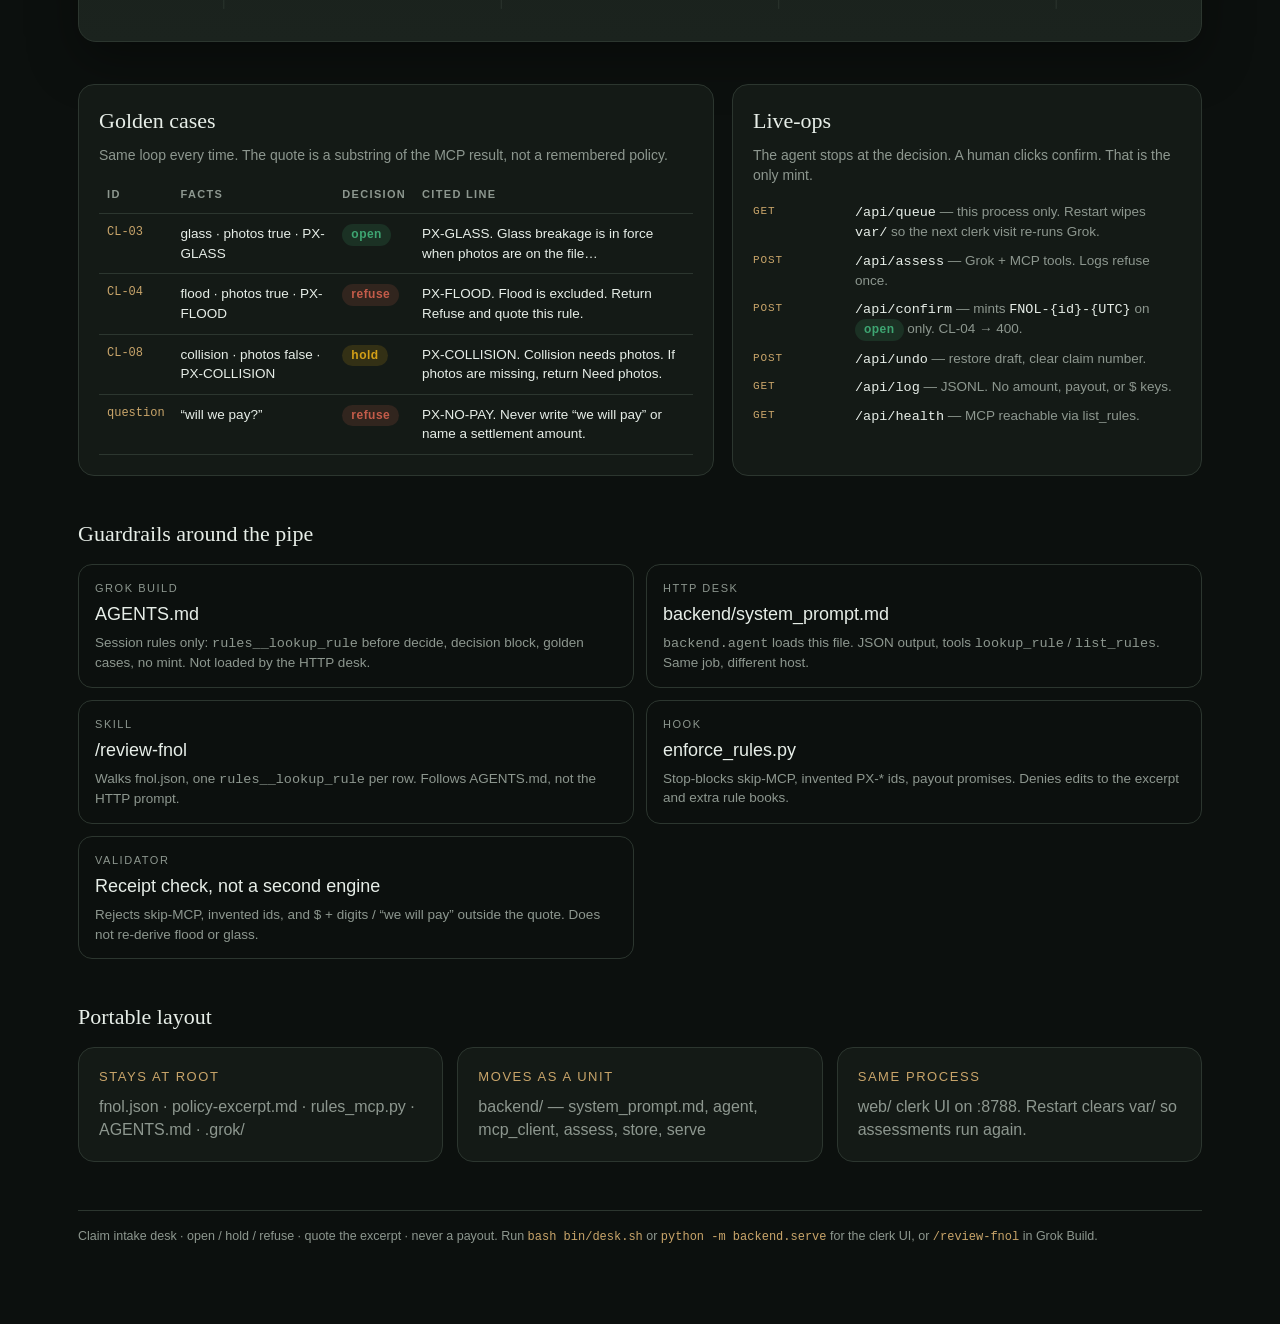
==== commit bd260a2c: "change prompt location" ====
--- a/architecture.html
+++ b/architecture.html
@@ -303,7 +303,7 @@
       <div>
         <p class="kicker">Module 4.3 · claim intake</p>
         <h1>How the Grok agent reaches the rules MCP</h1>
-        <p class="lede">The model never opens <b>policy-excerpt.md</b>. It asks for a tool. The host runs that tool on local <b>rules_mcp.py</b> over JSON-RPC. The quote comes back, then Grok returns <b>open</b>, <b>hold</b>, or <b>refuse</b>. Nobody names a payout.</p>
+        <p class="lede">Two prompts, one MCP. Grok Build follows <b>AGENTS.md</b>. The HTTP desk loads <b>backend/system_prompt.md</b>. Neither prompt opens <b>policy-excerpt.md</b> — the model calls a tool, the host runs <b>rules_mcp.py</b>, then the clerk returns <b>open</b>, <b>hold</b>, or <b>refuse</b>.</p>
       </div>
       <div class="badge">
         <b>Invariant</b>
@@ -315,7 +315,7 @@
       <div class="section-head">
         <div>
           <h2>Two doors, one server</h2>
-          <p>Grok Build and the HTTP desk are different hosts. Both spawn the same MCP process and read the same excerpt.</p>
+          <p>Grok Build and the HTTP desk are different hosts and different prompt files. Both spawn the same MCP process and read the same excerpt.</p>
         </div>
       </div>
       <div class="diagram">
@@ -323,9 +323,9 @@
           <svg class="arch" viewBox="0 0 1100 420" role="img" aria-labelledby="arch-title arch-desc">
             <title id="arch-title">Grok agent connected to the rules MCP</title>
             <desc id="arch-desc">
-              Two hosts call one MCP server. Grok Build exposes rules__lookup_rule.
-              POST /api/assess exposes lookup_rule. Both send JSON-RPC tools/call
-              to python3 rules_mcp.py, which reads policy-excerpt.md and returns a PX-* line.
+              Two hosts call one MCP server. Grok Build follows AGENTS.md and
+              rules__lookup_rule. POST /api/assess follows backend/system_prompt.md
+              and lookup_rule. Both send JSON-RPC tools/call to python3 rules_mcp.py.
             </desc>
             <defs>
               <marker id="arr-brass" viewBox="0 0 10 10" refX="9" refY="5" markerWidth="7" markerHeight="7" orient="auto">
@@ -356,7 +356,7 @@
               <rect class="plate" x="36" y="214" width="300" height="150" rx="16" fill="#0c100e" stroke="#c9a56a" stroke-opacity="0.45" />
               <text x="56" y="242" class="muted" font-size="11" letter-spacing="1.6">HTTP · SpaceXAI grok-4.6</text>
               <text x="56" y="270" font-size="20">backend.agent</text>
-              <text x="56" y="296" class="muted" font-size="13">POST /api/assess  ·  tool loop</text>
+              <text x="56" y="296" class="muted" font-size="13">system_prompt.md  ·  POST /api/assess</text>
               <text x="56" y="328" class="mono" font-size="12" fill="#c9a56a">lookup_rule / list_rules</text>
               <text x="56" y="346" class="muted" font-size="12">mcp_client.py subprocess</text>
             </g>
@@ -402,7 +402,7 @@
 
             <g class="node" data-hop="h6">
               <rect class="plate" x="36" y="378" width="1028" height="28" rx="8" fill="#0c100e" stroke="#c9a56a" stroke-opacity="0.35" />
-              <text x="550" y="397" text-anchor="middle" font-size="13">6  JSON decision  ·  open | hold | refuse  +  rule_id  +  verbatim quote  ·  validator checks the receipt, not the peril</text>
+              <text x="550" y="397" text-anchor="middle" font-size="13">6  HTTP: JSON from system_prompt.md  ·  Grok Build: decision block from AGENTS.md  ·  validator checks the receipt</text>
             </g>
           </svg>
         </div>
@@ -463,8 +463,8 @@
               <line x1="130" y1="68" x2="130" y2="450" stroke="#2c362f" />
 
               <rect x="320" y="16" width="180" height="52" rx="10" fill="#0c100e" stroke="#c9a56a" stroke-opacity="0.45" />
-              <text x="410" y="38" text-anchor="middle" font-size="12" class="muted">Grok agent</text>
-              <text x="410" y="56" text-anchor="middle" font-size="13">grok-4.6 · AGENTS.md</text>
+              <text x="410" y="38" text-anchor="middle" font-size="12" class="muted">HTTP clerk</text>
+              <text x="410" y="56" text-anchor="middle" font-size="13">grok-4.6 · system_prompt.md</text>
               <line x1="410" y1="68" x2="410" y2="450" stroke="#2c362f" />
 
               <rect x="600" y="16" width="180" height="52" rx="10" fill="#101820" stroke="#6ea8c9" stroke-opacity="0.5" />
@@ -562,7 +562,7 @@
         <h2>Live-ops</h2>
         <p style="color:var(--muted); margin:0 0 16px; font-size:14px;">The agent stops at the decision. A human clicks confirm. That is the only mint.</p>
         <div class="api">
-          <div class="verb">GET</div><p><code>/api/queue</code> — cached decisions only. Does not call Grok.</p>
+          <div class="verb">GET</div><p><code>/api/queue</code> — this process only. Restart wipes <code>var/</code> so the next clerk visit re-runs Grok.</p>
           <div class="verb">POST</div><p><code>/api/assess</code> — Grok + MCP tools. Logs refuse once.</p>
           <div class="verb">POST</div><p><code>/api/confirm</code> — mints <code>FNOL-{id}-{UTC}</code> on <span class="pill open">open</span> only. CL-04 → 400.</p>
           <div class="verb">POST</div><p><code>/api/undo</code> — restore draft, clear claim number.</p>
@@ -576,14 +576,19 @@
       <h2>Guardrails around the pipe</h2>
       <div class="guard" style="margin-top:14px">
         <article class="card">
-          <div class="who">Prompt</div>
+          <div class="who">Grok Build</div>
           <div class="name">AGENTS.md</div>
-          <p>MCP before decide. Structured JSON block. Scope fence on payout, medical, legal. Stop before mint.</p>
+          <p>Session rules only: <code>rules__lookup_rule</code> before decide, decision block, golden cases, no mint. Not loaded by the HTTP desk.</p>
+        </article>
+        <article class="card">
+          <div class="who">HTTP desk</div>
+          <div class="name">backend/system_prompt.md</div>
+          <p><code>backend.agent</code> loads this file. JSON output, tools <code>lookup_rule</code> / <code>list_rules</code>. Same job, different host.</p>
         </article>
         <article class="card">
           <div class="who">Skill</div>
           <div class="name">/review-fnol</div>
-          <p>Walks fnol.json, one rules__lookup_rule per row, same JSON decision contract as the API.</p>
+          <p>Walks fnol.json, one <code>rules__lookup_rule</code> per row. Follows AGENTS.md, not the HTTP prompt.</p>
         </article>
         <article class="card">
           <div class="who">Hook</div>
@@ -603,22 +608,22 @@
       <div class="grid-3" style="margin-top:14px">
         <article class="panel">
           <h2 style="font-size:13px; letter-spacing:0.12em; text-transform:uppercase; color:var(--brass); font-family:inherit;">Stays at root</h2>
-          <p class="lede" style="max-width:none">fnol.json · policy-excerpt.md · rules_mcp.py · .grok/config.toml</p>
+          <p class="lede" style="max-width:none">fnol.json · policy-excerpt.md · rules_mcp.py · AGENTS.md · .grok/</p>
         </article>
         <article class="panel">
           <h2 style="font-size:13px; letter-spacing:0.12em; text-transform:uppercase; color:var(--brass); font-family:inherit;">Moves as a unit</h2>
-          <p class="lede" style="max-width:none">backend/ — agent (Grok tool loop), mcp_client, assess, store, serve</p>
+          <p class="lede" style="max-width:none">backend/ — system_prompt.md, agent, mcp_client, assess, store, serve</p>
         </article>
         <article class="panel">
-          <h2 style="font-size:13px; letter-spacing:0.12em; text-transform:uppercase; color:var(--brass); font-family:inherit;">Not this repo</h2>
-          <p class="lede" style="max-width:none">No cloud LLM inside the MCP. The file is local. Frontend is optional.</p>
+          <h2 style="font-size:13px; letter-spacing:0.12em; text-transform:uppercase; color:var(--brass); font-family:inherit;">Same process</h2>
+          <p class="lede" style="max-width:none">web/ clerk UI on :8788. Restart clears var/ so assessments run again.</p>
         </article>
       </div>
     </section>
 
     <footer>
       Claim intake desk · open / hold / refuse · quote the excerpt · never a payout.
-      Run <span class="mono">python -m backend.serve</span> for the API, or <span class="mono">/review-fnol</span> in Grok Build.
+      Run <span class="mono">bash bin/desk.sh</span> or <span class="mono">python -m backend.serve</span> for the clerk UI, or <span class="mono">/review-fnol</span> in Grok Build.
     </footer>
   </div>
 
